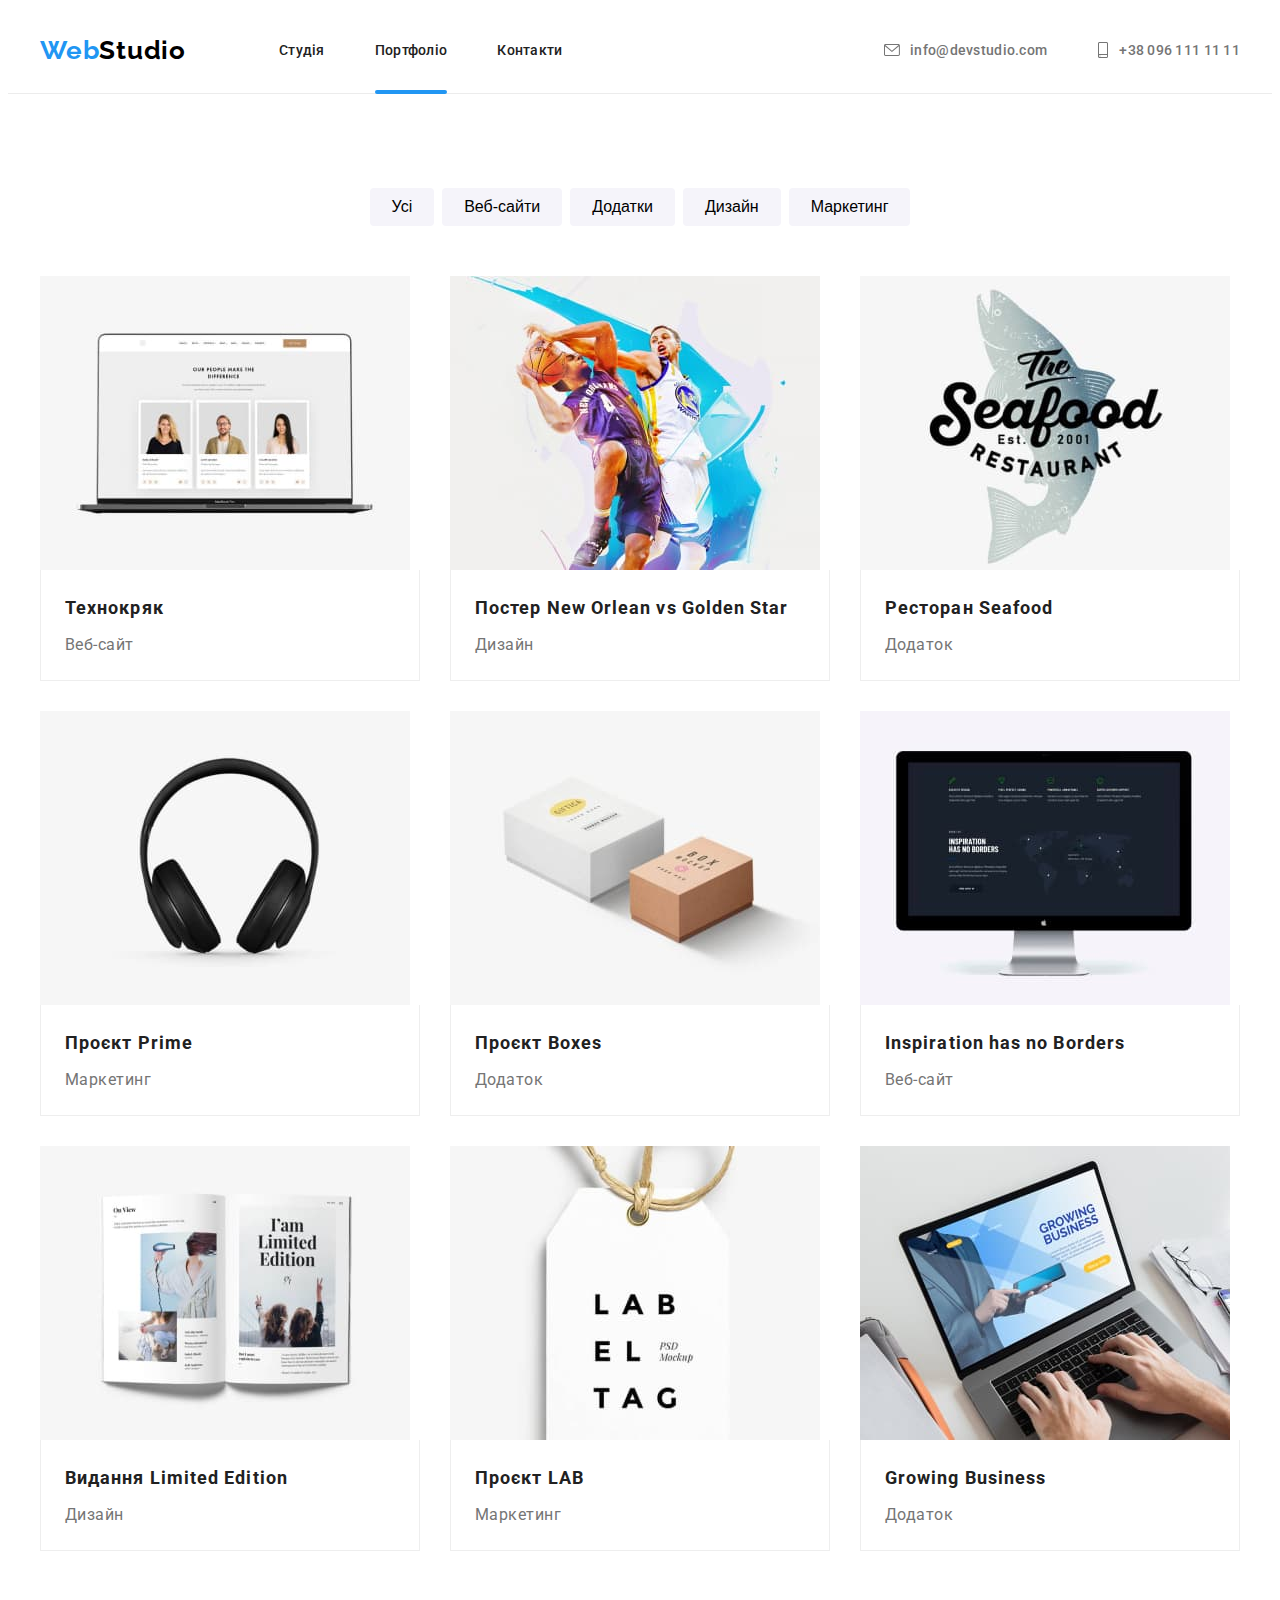
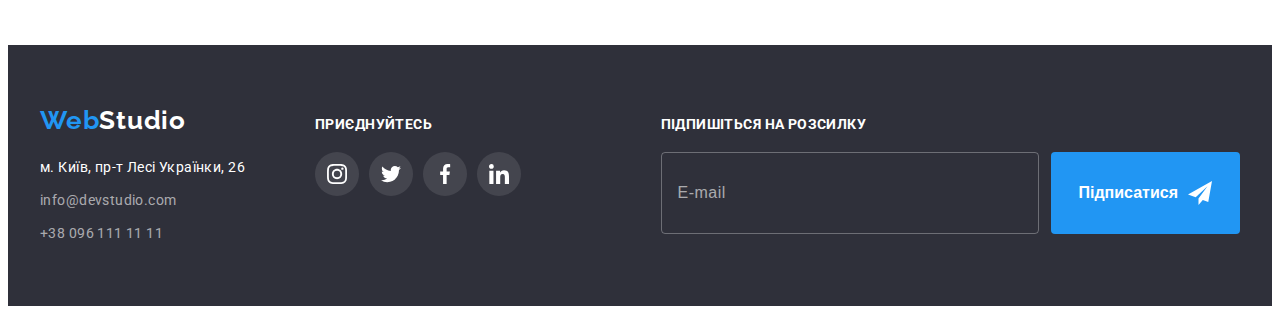
==== portfolio.html @ b92ee4ef "start" ====
<!DOCTYPE html>
<html lang="uk">
  <head>
    <meta charset="UTF-8" />
    <meta http-equiv="X-UA-Compatible" content="IE=edge" />
    <meta name="viewport" content="width=device-width, initial-scale=1.0" />
    <link
      rel="stylesheet"
      href="https://cdnjs.cloudflare.com/ajax/libs/modern-normalize/1.1.0/modern-normalize.min.css"
      integrity="sha512-wpPYUAdjBVSE4KJnH1VR1HeZfpl1ub8YT/NKx4PuQ5NmX2tKuGu6U/JRp5y+Y8XG2tV+wKQpNHVUX03MfMFn9Q=="
      crossorigin="anonymous"
      referrerpolicy="no-referrer"
    />
    <link rel="stylesheet" href="./css/styles.css" />
    <link rel="preconnect" href="https://fonts.googleapis.com" />
    <link rel="preconnect" href="https://fonts.gstatic.com" crossorigin />
    <link
      href="https://fonts.googleapis.com/css2?family=Raleway:wght@700&family=Roboto:wght@400;500;700;900&display=swap"
      rel="stylesheet"
    />
    <link rel="stylesheet" href="./css/main.min.css" />
    <title>Портфоліо</title>
  </head>
  <body>
    <header class="page-header">
      <div class="container header-container">
        <a href="./index.html" class="logo"
          ><span class="logo-web">Web</span>Studio</a
        >
        <nav class="navigation">
          <ul class="header-nav">
            <li>
              <a href="./index.html" class="link-nav">Студія</a>
            </li>
            <li>
              <a href="./portfolio.html" class="link-nav current underline">Портфоліо</a>
            </li>
            <li>
              <a href="" class="link-nav">Контакти</a>
            </li>
          </ul>
        </nav>
        <ul class="contacts-nav-flex">
          <li>
            <a href="mailto:info@devstudio.com" class="contacts-nav">
              <svg class="icon-contacts" width="16" height="12">
                <use href="./images/icons(2).svg#icon-envelope-2"></use>
              </svg>
              info@devstudio.com</a
            >
          </li>
          <li>
            <a href="tel:+380961111111" class="contacts-nav">
              <svg class="icon-contacts" width="12" height="16">
                <use href="./images/icons(2).svg#icon-smartphone-2"></use>
              </svg>
              +38 096 111 11 11</a
            >
          </li>
        </ul>
      </div>
    </header>
    <main>
      <section class="section">
        <div class="container">
          <h1 class="visually-hidden">Фільтр</h1>
          <ul class="container-filter">
            <li class="filter-list">
              <button type="button" class="button button-filter">Усі</button>
            </li>
            <li class="filter-list">
              <button type="button" class="button button-filter">
                Веб-сайти
              </button>
            </li>
            <li class="filter-list">
              <button type="button" class="button button-filter">
                Додатки
              </button>
            </li>
            <li class="filter-list">
              <button type="button" class="button button-filter">Дизайн</button>
            </li>
            <li class="filter-list">
              <button type="button" class="button button-filter">
                Маркетинг
              </button>
            </li>
          </ul>
          <ul class="container-projects">
            <li class="projects-list">
              <a href="" class="project-link">
                <div class="projects-top-wrap">
                  <img
                  class="project-picture"
                  src="./images/project-1.jpg"
                  alt="Проект-1"
                  width="370"
                  height="294"
                />
                <p class="projects-top-text">Ресурс пропонує комплексні пропозиції з різним рівнем функціоналу та сервісів. Все це дозволить відвідувачу отримати вичерпні відомості про компанію чи приватну особу.</p>
              </div>
              <div class="projects-item">
                <h2 class="title title-project">Технокряк</h2>
                <p class="content content-view">Веб-сайт</p>
              </div>
              </a>
            </li>
            <li class="projects-list">
              <a href="" class="project-link">
                <div class="projects-top-wrap">
                  <img
                class="project-picture"
                src="./images/project-2.jpg"
                alt="Проект-2"
                width="370"
                height="294"
              />
              <p class="projects-top-text">Ресурс пропонує комплексні пропозиції з різним рівнем функціоналу та сервісів. Все це дозволить відвідувачу отримати вичерпні відомості про компанію чи приватну особу.</p>
                </div>
              <div class="projects-item">
                <h2 class="title title-project">
                  Постер New Orlean vs Golden Star
                </h2>
                <p class="content content-view">Дизайн</p>
              </div>
              </a>
            </li>
            <li class="projects-list">
              <a href="" class="project-link">
                <div class="projects-top-wrap">
                  <img
                class="project-picture"
                src="./images/project-3.jpg"
                alt="Проект-3"
                width="370"
                height="294"
              />
              <p class="projects-top-text">Ресурс пропонує комплексні пропозиції з різним рівнем функціоналу та сервісів. Все це дозволить відвідувачу отримати вичерпні відомості про компанію чи приватну особу.</p>
                </div>
              <div class="projects-item">
                <h2 class="title title-project">Ресторан Seafood</h2>
                <p class="content content-view">Додаток</p>
              </div>
              </a>
            </li>
            <li class="projects-list">
              <a href="" class="project-link">
                <div class="projects-top-wrap">
                  <img
                  class="project-picture"
                  src="./images/project-4.jpg"
                  alt="Проект-4"
                  width="370"
                  height="294"
                />
                <p class="projects-top-text">Ресурс пропонує комплексні пропозиції з різним рівнем функціоналу та сервісів. Все це дозволить відвідувачу отримати вичерпні відомості про компанію чи приватну особу.</p>
              </div>
              <div class="projects-item">
                <h2 class="title title-project">Проєкт Prime</h2>
                <p class="content content-view">Маркетинг</p>
              </div>
              </a>
            </li>
            <li class="projects-list">
              <a href="" class="project-link">
                <div class="projects-top-wrap">
                  <img
                  class="project-picture"
                  src="./images/project-5.jpg"
                  alt="Проект-5"
                  width="370"
                  height="294"
                />
                <p class="projects-top-text">Ресурс пропонує комплексні пропозиції з різним рівнем функціоналу та сервісів. Все це дозволить відвідувачу отримати вичерпні відомості про компанію чи приватну особу.</p>
              </div>
              <div class="projects-item">
                <h2 class="title title-project">Проєкт Boxes</h2>
                <p class="content content-view">Додаток</p>
              </div>
              </a>
            </li>
            <li class="projects-list">
              <a href="" class="project-link">
                <div class="projects-top-wrap">
                  <img
                  class="project-picture"
                  src="./images/project-6.jpg"
                  alt="Проект-6"
                  width="370"
                  height="294"
                />
                <p class="projects-top-text">Ресурс пропонує комплексні пропозиції з різним рівнем функціоналу та сервісів. Все це дозволить відвідувачу отримати вичерпні відомості про компанію чи приватну особу.</p>
              </div>
              <div class="projects-item">
                <h2 class="title title-project">Inspiration has no Borders</h2>
                <p class="content content-view">Веб-сайт</p>
              </div>
              </a>
            </li>
            <li class="projects-list">
              <a href="" class="project-link">
                <div class="projects-top-wrap">
                  <img
                  class="project-picture"
                  src="./images/project-7.jpg"
                  alt="Проект-7"
                  width="370"
                  height="294"
                />
                <p class="projects-top-text">Ресурс пропонує комплексні пропозиції з різним рівнем функціоналу та сервісів. Все це дозволить відвідувачу отримати вичерпні відомості про компанію чи приватну особу.</p>
              </div>
              <div class="projects-item">
                <h2 class="title title-project">Видання Limited Edition</h2>
                <p class="content content-view">Дизайн</p>
              </div>
              </a>
            </li>
            <li class="projects-list">
              <a href="" class="project-link">
                <div class="projects-top-wrap">
                  <img
                  class="project-picture"
                  src="./images/project-8.jpg"
                  alt="Проект-8"
                  width="370"
                  height="294"
                />
                <p class="projects-top-text">Ресурс пропонує комплексні пропозиції з різним рівнем функціоналу та сервісів. Все це дозволить відвідувачу отримати вичерпні відомості про компанію чи приватну особу.</p>
              </div>
              <div class="projects-item">
                <h2 class="title title-project">Проєкт LAB</h2>
                <p class="content content-view">Маркетинг</p>
              </div>
              </a>
            </li>
            <li class="projects-list">
              <a href="" class="project-link">
                <div class="projects-top-wrap">
                  <img
                  class="project-picture"
                  src="./images/project-9.jpg"
                  alt="Проект-9"
                  width="370"
                  height="294"
                />
                <p class="projects-top-text">Ресурс пропонує комплексні пропозиції з різним рівнем функціоналу та сервісів. Все це дозволить відвідувачу отримати вичерпні відомості про компанію чи приватну особу.</p>
              </div>
              <div class="projects-item">
                <h2 class="title title-project">Growing Business</h2>
                <p class="content content-view">Додаток</p>
              </div>
              </a>
            </li>
          </ul>
        </div>
      </section>
    </main>
    <footer class="footer">
      <div class="container container-contacts-footer">
        <div>
          <a href="./index.html" class="logo-footer"
            ><span class="logo-web-footer">Web</span>Studio</a
          >
          <address>
            <ul>
              <li class="footer-list">
                <a href="https://goo.gl/maps/j4HgzEJUqqc4Ymoc8" class="address">
                  м. Київ, пр-т Лесі Українки, 26</a
                >
              </li>
              <li class="footer-list">
                <a href="mailto:info@devstudio.com" class="contacts-footer"
                  >info@devstudio.com</a
                >
              </li>
              <li>
                <a href="tel:+380961111111" class="contacts-footer"
                  >+38 096 111 11 11</a
                >
              </li>
            </ul>
          </address>
        </div>
        <div class="container-footer-icon">
          <span class="icons-footer">ПРИЄДНУЙТЕСЬ</span>
          <ul class="footer-soc-list">
            <li class="footer-soc-item">
              <a class="footer-soc-link" href="">
                <svg class="footer-soc-icon" width="20" height="20">
                  <use href="./images/icons.svg#icon-instagram"></use>
                </svg>
              </a>
            </li>
            <li class="footer-soc-item">
              <a class="footer-soc-link" href="">
                <svg class="footer-soc-icon" width="20" height="20">
                  <use href="./images/icons.svg#icon-twitter"></use>
                </svg>
              </a>
            </li>
            <li class="footer-soc-item">
              <a class="footer-soc-link" href="">
                <svg class="footer-soc-icon" width="20" height="20">
                  <use href="./images/icons.svg#icon-facebook"></use>
                </svg>
              </a>
            </li>
            <li class="footer-soc-item">
              <a class="footer-soc-link" href="">
                <svg class="footer-soc-icon" width="20" height="20">
                  <use href="./images/icons.svg#icon-linkedin"></use>
                </svg>
              </a>
            </li>
          </ul>
        </div>
        <div class="container-footer-sign">
          <p class="sign-title">ПІДПИШІТЬСЯ НА РОЗСИЛКУ</p>
          <form>
           <div class="sent-form">
             <label>
               <input type="email" name="email" placeholder="E-mail" class="input-footer">
             </label>
           <button class="button-sent" type="submit">Підписатися
             <svg width="24" height="24" class="button-sent-icon">
               <use href="./images/icons.svg#icon-icon-send"></use>
             </svg>
           </button>
           </div>
         </form>
        </div>
      </div>
    </footer>
  </body>
</html>
---- css/styles.css ----
:root{
    --blue: #2196F3;
    --white: #FFFFFF;
    --black: #212121;
    --background-grey: #F5F4FA;
    --text-color: #757575;
    --icons-grey: #AFB1B8;
}
h1,
h2,
h3,
h4,
h5,
h6,
p{
    margin: 0;
}

body{
    background-color: #FFFFFF;
    font-family: 'Roboto', sans-serif;
    color: #757575;
    font-size: 14px;
    letter-spacing: 0.03em;
}
footer{
    background-color: #2F303A;
    display: flex;
}
ul{
    list-style: none;
    padding: 0;
    margin: 0;
}

/* Header */
.navigation__list{
    display: flex;
    gap: 50px;
}
.header{
    border-bottom: 1px solid #ECECEC;
    padding-top: 24px;
    padding-bottom: 25px;
}
.header-contacts{
    display: flex;
    gap: 50px;
    text-align: center;
}
.header-container{
    display: flex;
    align-items: center;
}
.header-container__logo{
    color: black;
    font-family: 'Raleway', sans-serif;
    text-decoration: none;
    font-weight: 700;
    font-size: 26px;
    line-height: 1.1923;
    letter-spacing: 0.03em;
    margin-right: 93px;
}
.logo-web{
    color: #2196F3;
    font-family: 'Raleway', sans-serif;
    text-decoration: none;
    font-weight: 700;
    font-size: 26px;
    line-height: 1.1923;
    letter-spacing: 0.03em;
}
.navigation{
    margin-right: auto;
}
.navigation__link{
    position: relative;
    color: #212121;
    text-decoration: none;
    font-weight: 500;
    font-size: 14px;
    line-height: 1.1428;
    letter-spacing: 0.02em;
    padding-top: 10px;
    padding-bottom: 36px;
    transition: cubic-bezier(0.4, 0, 0.2, 1) 250ms;
}
.navigation__link:hover, 
.navigation__link:focus{
    color: #2196F3;
}
.header-contacts__item{
    color: #757575;
    text-decoration: none;
    font-weight: 500;
    font-size: 14px;
    line-height: 1.1428;
    letter-spacing: 0.02em;
    padding-top: 10px;
    padding-bottom: 10px;
    display: flex;
    align-items: center;
    transition: cubic-bezier(0.4, 0, 0.2, 1) 250ms;
}
.header-contacts__item:hover, 
.header-contacts__item:focus{
    color: #2196F3;
}
.header-contacts__icon{
    fill: #757575;
    margin-right: 10px;
}
.header-contacts__item:hover .header-contacts__icon{
    fill: #2196F3;
} 
.header-contacts__item:focus .header-contacts__icon{
    fill: #2196F3;
} 
/* Main index */
.banner{
    background-color: #2F303A;
    background-image: linear-gradient(to right, 
    rgba(47, 48, 58, 0.4), 
    rgba(47, 48, 58, 0.4)), 
    url(../images/Img\ \(16\)\ \(1\).jpg) ;
    background-size: cover;
    background-repeat: no-repeat;
    background-position: center;
    padding-top: 200px;
    padding-bottom: 200px;
    margin-left: auto;
    margin-right: auto;
    text-align: center;
    max-width: 1600px;
}
.container-banner__title{
    color: #FFFFFF;
    text-align: center;
    font-weight: 900;
    font-size: 44px;
    line-height: 1.3636;
    letter-spacing: 0.06em;
    text-transform: uppercase;
    width: 696px;
    margin: 0 auto;
}
.title{
    color: #212121;
}
.content{
    color: #757575;
}
.logo-footer{
    color: #FFFFFF;
    font-family: 'Raleway', sans-serif;
    text-decoration: none;
    font-weight: 700;
    font-size: 26px;
    line-height: 1.1923;
    letter-spacing: 0.03em;
    margin-bottom: 20px;
    display: block;
}
.logo-web-footer{
    color: #2196F3;
    font-family: 'Raleway', sans-serif;
    text-decoration: none;
    font-weight: 700;
    font-size: 26px;
    line-height: 1.1923;
    letter-spacing: 0.03em;
}
.footer-list{
    margin-bottom: 9px;
}
.address{
    color: #FFFFFF;
    text-decoration: none;
    font-weight: 400;
    font-size: 14px;
    line-height: 1.7142;
    letter-spacing: 0.03em;
    font-style: normal;
}
.address:focus,
.address:hover{
    color: #2196F3; 
}
.contacts-footer{
    color: rgba(255, 255, 255, 0.6);
    text-decoration: none;
    font-weight: 400;
    font-size: 14px;
    line-height: 1.7142;
    letter-spacing: 0.03em;
    font-style: normal;
}
.contacts-footer:hover,
.contacts-footer:focus{
    color: #2196F3;
}
.footer{
    padding-top: 60px;
    padding-bottom: 60px;
}
.button{
    cursor: pointer;
}
.banner button{
    display: block;
    background: #2196F3;
    font-weight: 700;
    font-size: 16px;
    line-height: 1.87;
    color: #FFFFFF;
    margin: 0 auto;
    margin-top: 30px;
    border-radius: 4px;
    border: 0;
    padding: 10px 32px ;
    letter-spacing: 0.06em;
}
.advances{
    display: flex;
    gap: 30px;
}
.advances__title{  
    font-weight: 700;
    font-size: 14px;
    line-height: 1.1428;
    letter-spacing: 0.03em;
    text-transform: uppercase;
    margin-bottom: 10px;
}
.advances__content {
    font-weight: 400;
    font-size: 14px;
    line-height: 1.7142;
    letter-spacing: 0.03em;
}
.advances__list{
    width: 270px;
}
.advances__style{
    background-color: #F5F4FA;
    width: 270px;
    height: 120px;
    margin-bottom: 30px;
    display: flex;
    align-items: center;
    justify-content: center;
}
.container-working__title{
    font-weight: 700;
    font-size: 36px;
    line-height: 1.1666;
    text-align: center;
    letter-spacing: 0.03em;
    margin-bottom: 50px;
}
.container-working__img{
    display: block;
    max-width: 100%;
    height: auto;
}
.container-working__list{
    display: flex;
    gap: 30px;
}
.container-working__item{
    position: relative;
}
.container-working__text{
    position: absolute;
    bottom: 0;
    left: 0;
    color: #FFFFFF;
    font-style: normal;
    font-weight: 700;
    font-size: 14px;
    line-height: 16px;
    text-align: center;
    letter-spacing: 0.03em;
    text-transform: uppercase;
    background: rgba(47, 48, 58, 0.8);
    display: flex;
    align-items: center; 
    justify-content: center;
    width: 100%;
    height: 72px;
}
.container-team__list{
    display: flex;
    gap: 30px;
}
.container-team__title{
    font-weight: 700;
    font-size: 36px;
    line-height: 1.1666;
    text-align: center;
    letter-spacing: 0.03em;
    margin-bottom: 50px;
}
.team-content__name{
    font-weight: 500;
    font-size: 16px;
    line-height: 1.1875;
    letter-spacing: 0.03em;
    margin-bottom: 10px;
}
.container-team{
    text-align: center;
      
}
.section-team{
    background-color:#F5F4FA ;
}
.team-content{
    background: #FFFFFF;
    box-shadow: 0px 1px 3px rgba(0, 0, 0, 0.12), 0px 1px 1px rgba(0, 0, 0, 0.14), 0px 2px 1px rgba(0, 0, 0, 0.2);
    border-radius: 0px 0px 4px 4px;
    padding-top: 30px;
    padding-bottom: 30px;
    display: block;
    max-width: 100%;
    height: auto;
}
.container-team__picture{
    display: block;
    max-width: 100%;
    height: auto;
}
.team-soc{
    display: flex;
    justify-content: center;
    gap: 10px;
}
.team-soc__item{
    width: 44px;
    height: 44px;
}
.team-soc__link{
    width: 100%;
    height: 100%;
    background-color: #FFFFFF;
    border-radius: 50%;
    display: flex;
    align-items: center;
    justify-content: center;
    transition: cubic-bezier(0.4, 0, 0.2, 1) 250ms;
}
.team-soc__link:hover,
.team-soc__link:focus{
    background-color: #2196F3;
}
.team-soc__icon{
    fill: #AFB1B8;
}
.team-soc__link:hover .team-soc__icon {
    fill: #FFFFFF;
}
.team-soc__link:focus .team-soc__icon{
    fill: #FFFFFF;
}
.team-content__position{
    font-weight: 400;
    font-size: 16px;
    line-height: 1.1875;
    letter-spacing: 0.03em;
    margin-bottom: 16px;
}
.button-filter{
    background: #F5F4FA;
    font-weight: 500;
    font-size: 16px;
    line-height: 1.625;
    border-radius: 4px;
    padding-top: 6px;
    padding-bottom: 6px;
    padding-left: 22px;
    padding-right: 22px;
    border: none;
    transition: cubic-bezier(0.4, 0, 0.2, 1) 250ms;
}
.button-filter:focus,
.button-filter:hover{
    background: #2196F3;
    color: #FFFFFF;
    box-shadow: 0px 3px 1px rgba(0, 0, 0, 0.1), 0px 1px 2px rgba(0, 0, 0, 0.08), 0px 2px 2px rgba(0, 0, 0, 0.12);
}
.title-project{
    font-weight: 700;
    font-size: 18px;
    line-height: 2;
    letter-spacing: 0.06em;
    margin-bottom: 4px;
}
.project-link{
    display: block;
    text-decoration: none;
    transition: cubic-bezier(0.4, 0, 0.2, 1) 250ms;
}
.project-link:hover,
.project-link:focus{
    box-shadow: 0px 1px 1px rgba(0, 0, 0, 0.12), 0px 4px 4px rgba(0, 0, 0, 0.06), 1px 4px 6px rgba(0, 0, 0, 0.16);
}
.project-link:hover .projects-top-text{
    transform: translateY(0);
}
.project-picture{
    display: block;
    max-width: 100%;
    height: auto;
}
.projects-top-text{
    position: absolute;
    top: 0;
    background-color: rgba(33, 150, 243, 0.9);
    color: #FFFFFF;
    font-style: normal;
    font-weight: 400; 
    font-size: 18px;
    line-height: 28px;
    letter-spacing: 0.03em;
    padding: 63px 24px;
    height: 100%;
    transform: translateY(100%);
    transition: cubic-bezier(0.4, 0, 0.2, 1) 250ms;
}
.projects-top-wrap{
    position: relative;
    overflow: hidden;
}
.projects-list{
    flex-basis: calc((100% - 60px) / 3);
    
}
.current{
    color: #2196F3;
}
.section{
    padding-top: 94px;
    padding-bottom: 94px;
}
.section-working{
    padding-top: 0;
}
.container-filter{
    display: flex;
    justify-content: center;
    gap: 8px;
    margin-bottom: 50px;
}
.title-clients{
    font-weight: 700;
    font-size: 36px;
    line-height: 1.1666;
    text-align: center;
    letter-spacing: 0.03em;
    margin-bottom: 50px;   
}
.clients-list{
    display: flex;
    gap: 30px;
    justify-content: space-between;
    padding: 0;
}
.clients-item{
    width: 170px;
    height: 92px;
    border: 1px solid #AFB1B8;
    border-radius: 4px;
    transition: cubic-bezier(0.4, 0, 0.2, 1) 250ms;
}
.clients-item:hover,
.clients-item:focus{
    border-color: #2196F3;
}
.clients-item:hover .clients-icon{
    fill: #2196F3;
}
.clients-item:focus .clients-icon{
    fill: #2196F3;
}
.clients-link{
    width: 100%;
    height: 100%;
    display: flex;
    align-items: center;
    justify-content: center;
}
.clients-icon{
    fill: #AFB1B8;
    transition: cubic-bezier(0.4, 0, 0.2, 1) 250ms;
}
.projects-item{
    border-bottom: 1px solid #EEEEEE;
    border-left: 1px solid #EEEEEE;
    border-right: 1px solid #EEEEEE;
    padding-left: 24px;
    padding-right: 24px;
    padding-top: 20px;
    padding-bottom: 20px;
}
.container-projects{
    display: flex;
    flex-wrap: wrap;
    gap: 30px;
}
.container{
    width: 1200px;
    padding-left: 15px;
    padding-right: 15px;
    margin: 0 auto;
}
.content-view{
    font-weight: 400;
    font-size: 16px;
    line-height: 1.875;
    letter-spacing: 0.03em;
}
.container-contacts-footer{
    width: 1200px;
    padding-left: 15px;
    padding-right: 15px;
    margin: 0 auto; 
    display: flex; 
    align-items: baseline;
}
.icons-footer{
    font-weight: 700;
    font-size: 14px;
    line-height: 16px;
    letter-spacing: 0.03em;
    text-transform: uppercase;
    color: #FFFFFF;
    margin-bottom: 20px;
    display: block;
}
.footer-soc-item{
    width: 44px;
    height: 44px;
}
.footer-soc-list{
    display: flex;
    gap: 10px;
}
.footer-soc-icon{
    fill: #FFFFFF;
}
.footer-soc-link{
    width: 100%;
    height: 100%;
    background-color: rgba(255, 255, 255, 0.1);;
    border-radius: 50%;
    display: flex;
    align-items: center;
    justify-content: center;
    transition: cubic-bezier(0.4, 0, 0.2, 1) 250ms;
}
.footer-soc-link:hover,
.footer-soc-link:focus{
    background-color: #2196F3; 
}
.footer-transition{
    transition: cubic-bezier(0.4, 0, 0.2, 1) 250ms;
}
.container-footer-icon{
    margin-left: 70px;
}
.sign-title{
    font-weight: 700;
    font-size: 14px;
    line-height: 16px;
    letter-spacing: 0.03em;
    text-transform: uppercase;
    color: #FFFFFF;
    margin-bottom: 20px;
    display: block;
}
.sent-form{
    display: flex;
}
.input-footer{
    width: 358px;
    height: 50px;
    background: transparent;
    border: 1px solid rgba(255, 255, 255, 0.3);
    border-radius: 4px;
    padding-left: 16px;
    padding-top: 15px;
    padding-bottom: 15px;
    color: #FFFFFF;
}
.input-footer:focus{
    border-color: #2196F3;
}
.input-footer::placeholder{
    font-weight: 400;
    font-size: 16px;
    line-height: 20px;
    letter-spacing: 0.03em;
    color: rgba(255, 255, 255, 0.6);
}
.button-sent{
    background-color: #2196F3;
    display: inline-flex;
    border-radius: 4px;
    align-items: center;
    justify-content: center;
    color: #FFFFFF;
    font-weight: 700;
    font-size: 16px;
    line-height: 30px;
    letter-spacing: 0,03em;
    padding: 10px 28px;
    border: none;
    margin-left: 12px;
}
.button-sent-icon{
    fill: #FFFFFF;
    margin-left: 10px;

}
.container-footer-sign{
    margin-left: auto;
}
.visually-hidden {
    position: absolute;
    width: 1px;
    height: 1px;
    margin: -1px;
    border: 0;
    padding: 0;
    
    white-space: nowrap;
    clip-path: inset(100%);
    clip: rect(0 0 0 0);
    overflow: hidden;
  }
  .backdrop{
    position: fixed;
    top: 0;
    left: 0;
    width: 100%;
    height: 100%;
    background-color: rgba(0, 0, 0, 0.2);
    transition: opacity 400ms linear, visibility 400ms linear;
  }
  .modal{
    width: 528px;
    height: 581px;
    background-color: #FFFFFF;
    padding: 40px;
    position: absolute;
    top: 50%;
    left: 50%;
    transform: translate(-50%, -50%);
    border-radius: 4px;
  }
  .modal-title{
    font-style: normal;
    font-weight: 700;
    font-size: 20px;
    line-height: 23px;
    text-align: center;
    letter-spacing: 0.03em;
    color: #212121;
    margin-bottom: 12px;
  }
  .modal-form{
    display: flex;
    flex-direction: column;
    align-items: center;
  }
  .modal-input{
    width: 100%;
    height: 40px;
    border: 1px solid rgba(33, 33, 33, 0.2);
    border-radius: 4px;
    padding-left: 42px;
    outline: transparent;
    transition: cubic-bezier(0.4, 0, 0.2, 1) 250ms;
    margin-bottom: 10px;
  }
  .modal-input:focus{
    border-color: #2196F3;
  }
  .modal-input:focus + .modal-icon{
    fill: #2196F3;
  }
  .input-wrapper{
    position: relative;
  }
  .modal-icon{
    position: absolute;
    left: 12px;
    top: 50%;
    transform: translateY(-50%);
    transition: cubic-bezier(0.4, 0, 0.2, 1) 250ms;
  }
  .modal-label{
    width: 100%;
  }
  .label-title{
    margin-bottom: 4px;
    display: block;
    font-weight: 400;
    font-size: 12px;
    line-height: 14px;
    letter-spacing: 0.01em;
    color: #757575;
  }
  .button-modal{
    width: 200px;
    height: 50px;
    color: #FFFFFF;
    background-color: #2196F3;
    box-shadow: 0px 4px 4px rgba(0, 0, 0, 0.15);
    border-radius: 4px;
    border: none;
    text-align: center;
    font-style: normal;
    font-weight: 700;
    font-size: 16px;
    line-height: 30px;
    letter-spacing: 0,06em;
  }
  .modal-textarea{
    width: 100%;
    height: 120px;
    border: 1px solid rgba(33, 33, 33, 0.2);
    border-radius: 4px;
    resize: none;
    outline: transparent;
    transition: cubic-bezier(0.4, 0, 0.2, 1) 250ms;
    font-weight: 400;
    font-size: 12px;
    line-height: 14px;
    letter-spacing: 0.01em;
    padding: 12px 16px;
    display: block;
  }
  .modal-textarea:focus{
    border-color: #2196F3;
  }
  
  .chekbox {
    position: absolute;
    width: 1px;
    height: 1px;
    margin: -1px;
    border: 0;
    padding: 0;
    flex-shrink: 0;
    clip: rect(0 0 0 0);
    overflow: hidden;
    border-radius: 2px;
  }
  .chekbox-link{
    color: #2196F3;
  }
  
  .checkbox-icon {
    display: inline-flex;
    align-items: center;
    justify-content: center;
    width: 16px;
    height: 15px;
    margin-left: 10px;
    margin-right: 10px;
    border: 2px solid #000;
  }
  
  .check-icon {
    display: block;
    align-items: center;
    justify-content: center;
    opacity: 0;
  }
  
  .chekbox:checked + .checkbox-icon {
    background-color: #2196F3;
    border: 1px solid #2196F3;
  }
  
  .chekbox:checked + .checkbox-icon .check-icon {
    opacity: 1;
    fill: #fff;
  }
  
  .chekbox{
    display: flex;
    align-items: center;
    margin-bottom: 30px;
  }
  .label-checkbox{
    margin-top: 20px;
    margin-bottom: 30px;
  }
  .button-close-icon{
    display: flex;
    text-align: center;
    justify-content: center;
    width: 100%;
    height: 100%;
  }
  .button-close:focus .button-close-icon{
    fill: #2196F3;
  }
  .button-close:hover .button-close-icon{
    fill: #2196F3;
  }
  .button-close .button-close-icon{
    transition: cubic-bezier(0.4, 0, 0.2, 1) 250ms;
  }
  .button-close{
    position: absolute;
    right: 8px;
    top: 8px;
    width: 30px;
    height: 30px;
    border-radius: 50%;
    background: #FFFFFF;
    border: 1px solid rgba(0, 0, 0, 0.1);
    cursor: pointer;
  }
  .is-hidden{
    opacity: 0;
    visibility: hidden;
    pointer-events: none;
  }
  .address a{
    transition: cubic-bezier(0.4, 0, 0.2, 1) 250ms;
  }
  .underline::after{
    position: absolute;
    content: '';
    bottom: 0;
    left: 0;
    content: '';
    display: block;
    width: 100%;
    height: 4px;
    background: #2196f3;
    border-radius: 2px;
}
---- css/main.min.css ----
.header-nav{display:flex;gap:50px}.page-header{border-bottom:1px solid #ececec;padding-top:24px;padding-bottom:25px}.contacts-nav-flex{display:flex;gap:50px;text-align:center}.header-container{display:flex;align-items:center}.logo{color:#000;font-family:"Raleway",sans-serif;text-decoration:none;font-weight:700;font-size:26px;line-height:1.1923;letter-spacing:.03em;margin-right:93px}.logo-web{color:#2196f3;font-family:"Raleway",sans-serif;text-decoration:none;font-weight:700;font-size:26px;line-height:1.1923;letter-spacing:.03em}.navigation{margin-right:auto}.link-nav{position:relative;color:#212121;text-decoration:none;font-weight:500;font-size:14px;line-height:1.1428;letter-spacing:.02em;padding-top:10px;padding-bottom:36px;transition:cubic-bezier(0.4, 0, 0.2, 1) 250ms}.link-nav:hover,.link-nav:focus{color:#2196f3}.contacts-nav{color:#757575;text-decoration:none;font-weight:500;font-size:14px;line-height:1.1428;letter-spacing:.02em;padding-top:10px;padding-bottom:10px;display:flex;align-items:center;transition:cubic-bezier(0.4, 0, 0.2, 1) 250ms}.contacts-nav:hover,.contacts-nav:focus{color:#2196f3}.icon-contacts{fill:#757575;margin-right:10px}.contacts-nav:hover .icon-contacts{fill:#2196f3}.contacts-nav:focus .icon-contacts{fill:#2196f3}.banner{background-color:#2f303a;background-image:linear-gradient(to right, rgba(47, 48, 58, 0.4), rgba(47, 48, 58, 0.4)),url(../images/Img\ \(16\)\ \(1\).jpg);background-size:cover;background-repeat:no-repeat;background-position:center;padding-top:200px;padding-bottom:200px;margin-left:auto;margin-right:auto;text-align:center;max-width:1600px}.banner-title{color:#fff;text-align:center;font-weight:900;font-size:44px;line-height:1.3636;letter-spacing:.06em;text-transform:uppercase;width:696px;margin:0 auto}/*# sourceMappingURL=main.min.css.map */
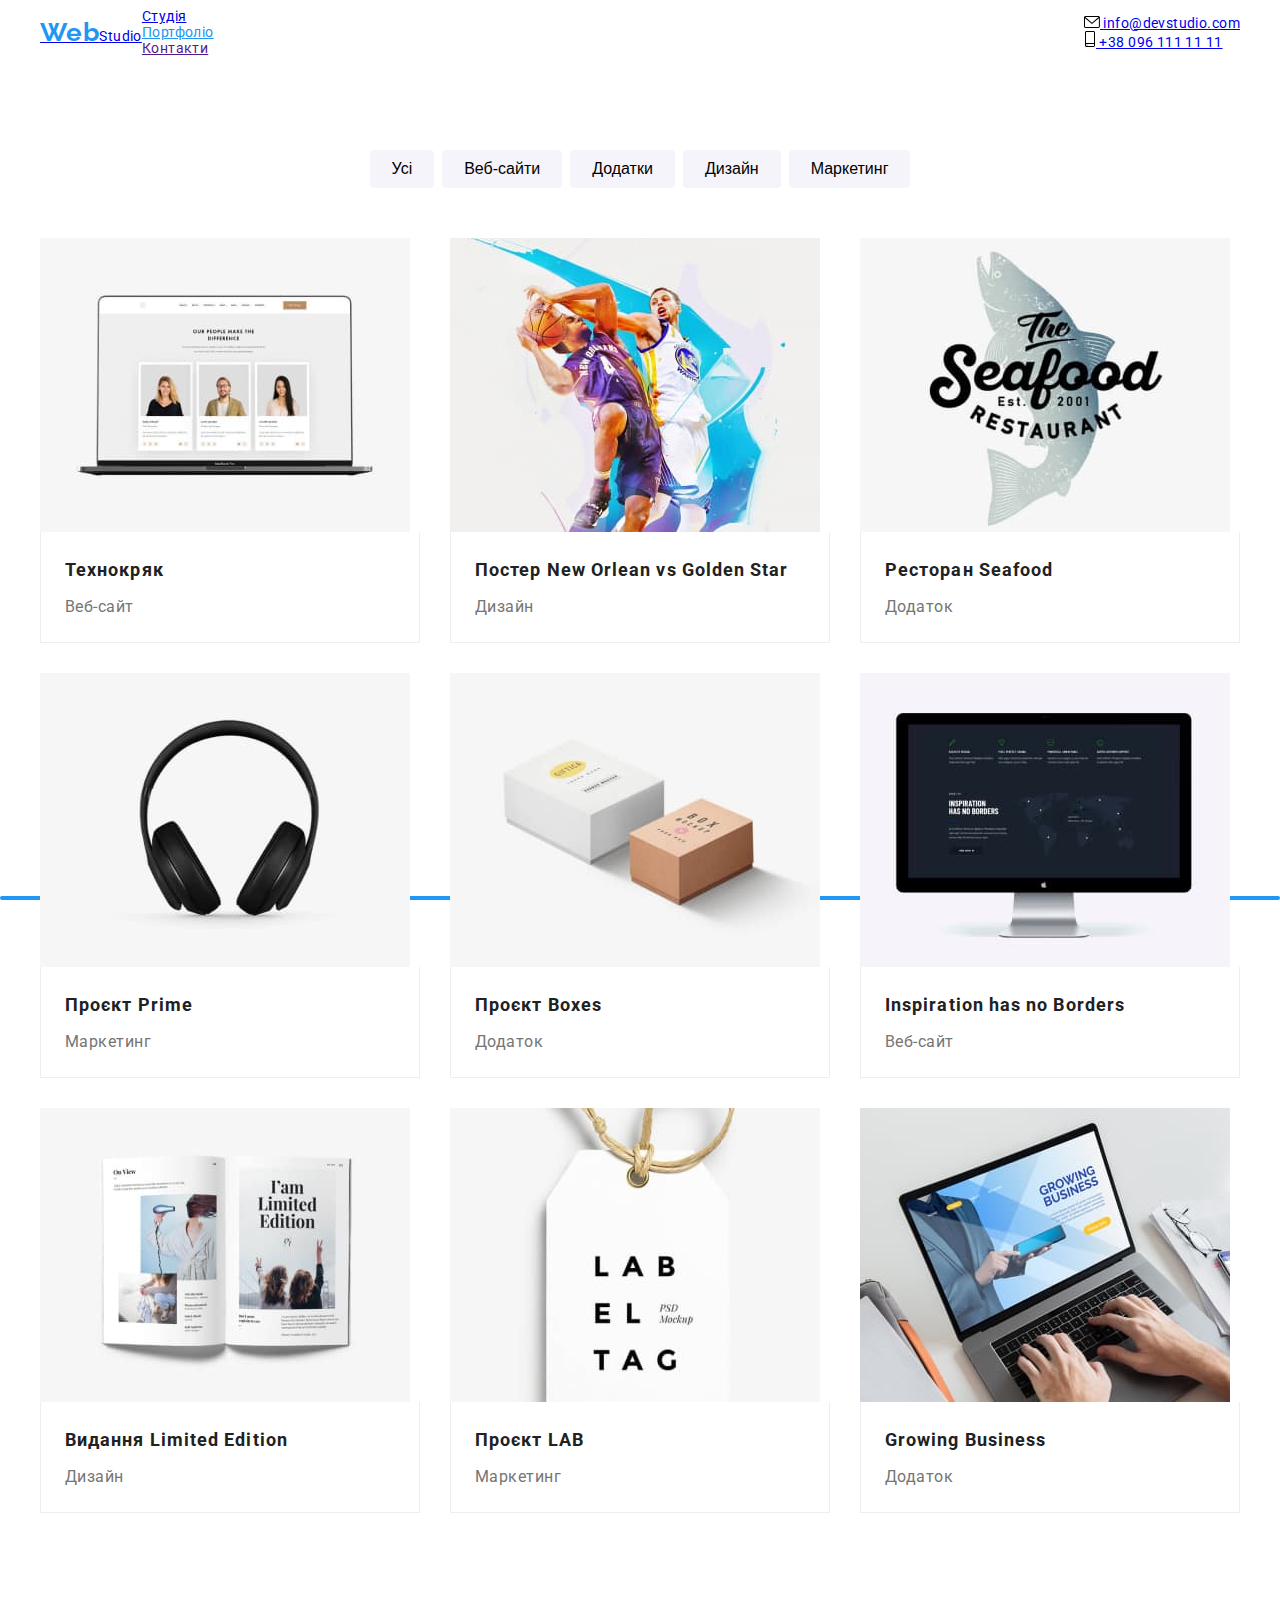
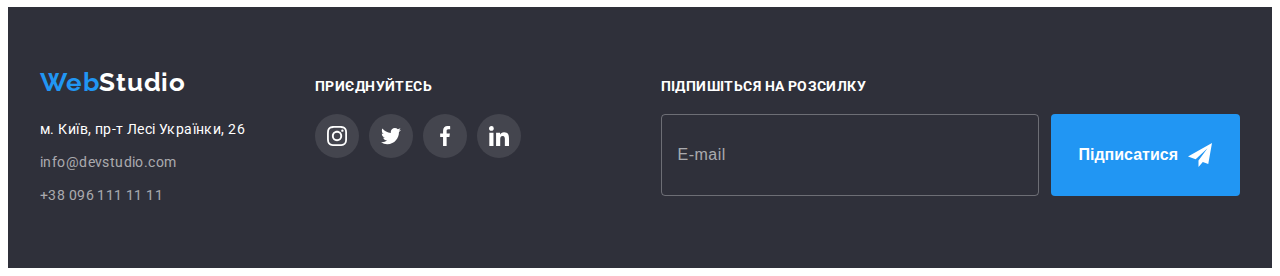
==== commit 8defb62b: "commit4" ====
--- a/portfolio.html
+++ b/portfolio.html
@@ -18,7 +18,8 @@
       href="https://fonts.googleapis.com/css2?family=Raleway:wght@700&family=Roboto:wght@400;500;700;900&display=swap"
       rel="stylesheet"
     />
-    <link rel="stylesheet" href="./css/main.min.css" />
+    <link rel="stylesheet" href="./css/main.mi.css" />
+    <link rel="stylesheet" href="./css/styles.css" />
     <title>Портфоліо</title>
   </head>
   <body>
--- a/css/styles.css
+++ b/css/styles.css
@@ -223,6 +223,7 @@
 }
 .advances{
     display: flex;
+    flex-wrap: wrap;
     gap: 30px;
 }
 .advances__title{  
@@ -242,6 +243,7 @@
 .advances__list{
     width: 270px;
 }
+
 .advances__style{
     background-color: #F5F4FA;
     width: 270px;
@@ -513,6 +515,7 @@
     padding-left: 15px;
     padding-right: 15px;
     margin: 0 auto;
+    
 }
 .content-view{
     font-weight: 400;
--- a/css/styles.css
+++ b/css/styles.css
@@ -223,6 +223,7 @@
 }
 .advances{
     display: flex;
+    flex-wrap: wrap;
     gap: 30px;
 }
 .advances__title{  
@@ -242,6 +243,7 @@
 .advances__list{
     width: 270px;
 }
+
 .advances__style{
     background-color: #F5F4FA;
     width: 270px;
@@ -513,6 +515,7 @@
     padding-left: 15px;
     padding-right: 15px;
     margin: 0 auto;
+    
 }
 .content-view{
     font-weight: 400;
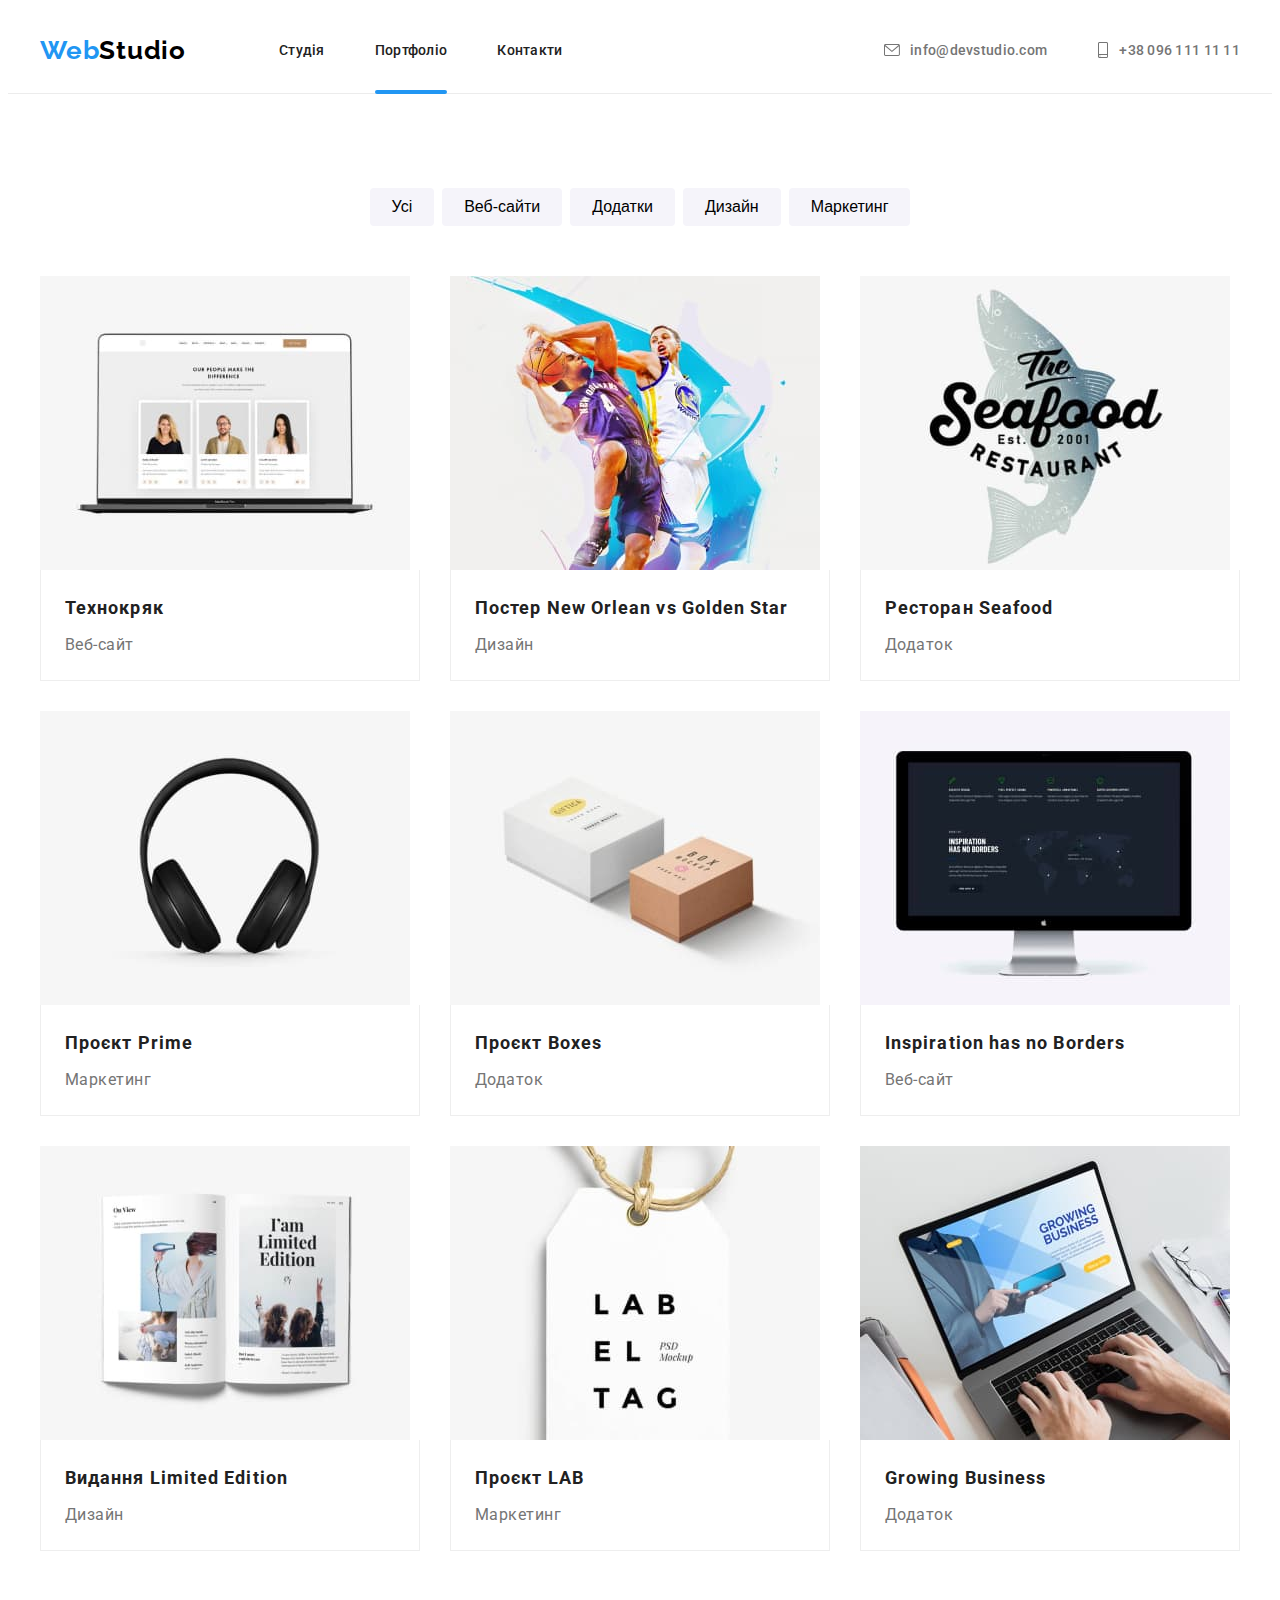
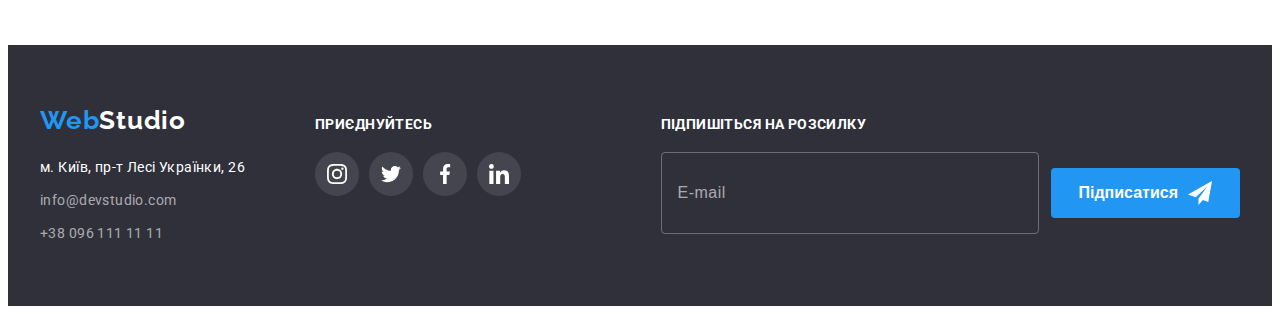
==== commit 347dad67: "coomit6" ====
--- a/portfolio.html
+++ b/portfolio.html
@@ -18,41 +18,35 @@
       href="https://fonts.googleapis.com/css2?family=Raleway:wght@700&family=Roboto:wght@400;500;700;900&display=swap"
       rel="stylesheet"
     />
-    <link rel="stylesheet" href="./css/main.mi.css" />
-    <link rel="stylesheet" href="./css/styles.css" />
+    <link rel="stylesheet" href="./css/main.min.css" />
+    <link rel="stylesheet" href="./css/styles.cs" />
     <title>Портфоліо</title>
   </head>
   <body>
-    <header class="page-header">
+    <header class="header">
       <div class="container header-container">
-        <a href="./index.html" class="logo"
+        <a href="./index.html" class="header-container__logo"
           ><span class="logo-web">Web</span>Studio</a
         >
         <nav class="navigation">
-          <ul class="header-nav">
-            <li>
-              <a href="./index.html" class="link-nav">Студія</a>
-            </li>
-            <li>
-              <a href="./portfolio.html" class="link-nav current underline">Портфоліо</a>
-            </li>
-            <li>
-              <a href="" class="link-nav">Контакти</a>
-            </li>
+          <ul class="navigation__list">
+            <li><a href="./index.html" class="navigation__link">Студія</a></li>
+            <li><a href="./portfolio.html" class="navigation__link current underline">Портфоліо</a></li>
+            <li><a href="" class="navigation__link">Контакти</a></li>
           </ul>
         </nav>
-        <ul class="contacts-nav-flex">
+        <ul class="header-contacts">
           <li>
-            <a href="mailto:info@devstudio.com" class="contacts-nav">
-              <svg class="icon-contacts" width="16" height="12">
-                <use href="./images/icons(2).svg#icon-envelope-2"></use>
+            <a href="mailto:info@devstudio.com" class="header-contacts__item">
+              <svg class="header-contacts__icon" width="16" height="12">
+                <use href="./images/icons(2).svg#icon-envelope-2" width="16" height="12"></use>
               </svg>
               info@devstudio.com</a
             >
           </li>
           <li>
-            <a href="tel:+380961111111" class="contacts-nav">
-              <svg class="icon-contacts" width="12" height="16">
+            <a href="tel:+380961111111" class="header-contacts__item">
+              <svg class="header-contacts__icon" width="12" height="16">
                 <use href="./images/icons(2).svg#icon-smartphone-2"></use>
               </svg>
               +38 096 111 11 11</a
--- a/css/main.min.css
+++ b/css/main.min.css
@@ -0,0 +1 @@
+:root{--blue: #2196F3;--white: #FFFFFF;--black: #212121;--background-grey: #F5F4FA;--text-color: #757575;--icons-grey: #AFB1B8}h1,h2,h3,h4,h5,h6,p{margin:0}ul{list-style:none;padding:0;margin:0}body{background-color:#fff;font-family:"Roboto",sans-serif;color:#757575;font-size:14px;letter-spacing:.03em}.section{padding-top:94px;padding-bottom:94px}.title{color:#212121}.content{color:#757575}.button{cursor:pointer}.current{color:#2196f3}.visually-hidden{position:absolute;width:1px;height:1px;margin:-1px;border:0;padding:0;white-space:nowrap;-webkit-clip-path:inset(100%);clip-path:inset(100%);clip:rect(0 0 0 0);overflow:hidden}.is-hidden{opacity:0;visibility:hidden;pointer-events:none}.underline::after{position:absolute;content:"";bottom:0;left:0;content:"";display:block;width:100%;height:4px;background:#2196f3;border-radius:2px}.backdrop{position:fixed;top:0;left:0;width:100%;height:100%;background-color:rgba(0,0,0,.2);transition:opacity 400ms linear,visibility 400ms linear}.modal{width:528px;height:581px;background-color:#fff;padding:40px;position:absolute;top:50%;left:50%;transform:translate(-50%, -50%);border-radius:4px}.modal-title{font-style:normal;font-weight:700;font-size:20px;line-height:23px;text-align:center;letter-spacing:.03em;color:#212121;margin-bottom:12px}.modal-form{display:flex;flex-direction:column;align-items:center}.modal-input{width:100%;height:40px;border:1px solid rgba(33,33,33,.2);border-radius:4px;padding-left:42px;outline:rgba(0,0,0,0);transition:cubic-bezier(0.4, 0, 0.2, 1) 250ms;margin-bottom:10px}.modal-input:focus .modal-input:hover{border-color:#2196f3}.input-wrapper{position:relative}.modal-icon{position:absolute;left:12px;top:50%;transform:translateY(-50%);transition:cubic-bezier(0.4, 0, 0.2, 1) 250ms}.modal-icon:focus .modal-icon:hover{fill:#2196f3}.modal-label{width:100%}.label-title{margin-bottom:4px;display:block;font-weight:400;font-size:12px;line-height:14px;letter-spacing:.01em;color:#757575}.button-modal{width:200px;height:50px;color:#fff;background-color:#2196f3;box-shadow:0px 4px 4px rgba(0,0,0,.15);border-radius:4px;border:none;text-align:center;font-style:normal;font-weight:700;font-size:16px;line-height:30px;letter-spacing:0,6em}.modal-textarea{width:100%;height:120px;border:1px solid rgba(33,33,33,.2);border-radius:4px;resize:none;outline:rgba(0,0,0,0);transition:cubic-bezier(0.4, 0, 0.2, 1) 250ms;font-weight:400;font-size:12px;line-height:14px;letter-spacing:.01em;padding:12px 16px;display:block}.modal-textarea:focus .modal-textarea:hover{border-color:#2196f3}.button-close{position:absolute;right:8px;top:8px;width:30px;height:30px;border-radius:50%;background:#fff;border:1px solid rgba(0,0,0,.1);cursor:pointer}.button-close-icon{display:flex;text-align:center;justify-content:center;width:100%;height:100%}.button-close:focus .button-close-icon{fill:#2196f3}.button-close:hover .button-close-icon{fill:#2196f3}.button-close .button-close-icon{transition:cubic-bezier(0.4, 0, 0.2, 1) 250ms}.modal-input:focus+.modal-icon{fill:#2196f3}.modal-input:focus{border-color:#2196f3}.chekbox{position:absolute;width:1px;height:1px;margin:-1px;border:0;padding:0;flex-shrink:0;clip:rect(0 0 0 0);overflow:hidden;border-radius:2px}.chekbox-link{color:#2196f3}.checkbox-icon{display:inline-flex;align-items:center;justify-content:center;width:16px;height:15px;margin-left:10px;margin-right:10px;border:2px solid #000}.check-icon{display:block;align-items:center;justify-content:center;opacity:0}.chekbox:checked+.checkbox-icon{background-color:#2196f3;border:1px solid #2196f3}.chekbox:checked+.checkbox-icon .check-icon{opacity:1;fill:#fff}.chekbox{display:flex;align-items:center;margin-bottom:30px}.label-checkbox{margin-top:20px;margin-bottom:30px}.container{margin-left:auto;margin-right:auto;padding-left:15px;padding-right:15px}@media screen and (min-width: 480px){.container{width:480px}}@media screen and (min-width: 768px){.container{width:768px}}@media screen and (min-width: 1200px){.container{width:1200px}}.navigation__list{display:flex;gap:50px}.header{border-bottom:1px solid #ececec;padding-top:24px;padding-bottom:25px}.header-contacts{display:flex;gap:50px;text-align:center}.header-container{display:flex;align-items:center}.header-container__logo{color:#000;font-family:"Raleway",sans-serif;text-decoration:none;font-weight:700;font-size:26px;line-height:1.1923;letter-spacing:.03em;margin-right:93px}.logo-web{color:#2196f3;font-family:"Raleway",sans-serif;text-decoration:none;font-weight:700;font-size:26px;line-height:1.1923;letter-spacing:.03em}.navigation{margin-right:auto}.navigation__link{position:relative;color:#212121;text-decoration:none;font-weight:500;font-size:14px;line-height:1.1428;letter-spacing:.02em;padding-top:10px;padding-bottom:36px;transition:cubic-bezier(0.4, 0, 0.2, 1) 250ms}.navigation__link:hover,.navigation__link:focus{color:#2196f3}.header-contacts__item{color:#757575;text-decoration:none;font-weight:500;font-size:14px;line-height:1.1428;letter-spacing:.02em;padding-top:10px;padding-bottom:10px;display:flex;align-items:center;transition:cubic-bezier(0.4, 0, 0.2, 1) 250ms}.header-contacts__item:hover,.header-contacts__item:focus{color:#2196f3}.header-contacts__icon{fill:#757575;margin-right:10px}.header-contacts__icon:hover,.header-contacts__icon:focus{fill:#2196f3}.banner{background-color:#2f303a;background-image:linear-gradient(to right, rgba(47, 48, 58, 0.4), rgba(47, 48, 58, 0.4)),url(../images/Img\ \(16\)\ \(1\).jpg);background-size:cover;background-repeat:no-repeat;background-position:center;padding-top:200px;padding-bottom:200px;margin-left:auto;margin-right:auto;text-align:center;max-width:1600px}.container-banner__title{color:#fff;text-align:center;font-weight:900;font-size:44px;line-height:1.3636;letter-spacing:.06em;text-transform:uppercase;width:696px;margin:0 auto}.banner button{display:block;background:#2196f3;font-weight:700;font-size:16px;line-height:1.87;color:#fff;margin:0 auto;margin-top:30px;border-radius:4px;border:0;padding:10px 32px;letter-spacing:.06em}.advances{display:flex;flex-wrap:wrap;gap:30px}.advances__title{font-weight:700;font-size:14px;line-height:1.1428;letter-spacing:.03em;text-transform:uppercase;margin-bottom:10px}.advances__content{font-weight:400;font-size:14px;line-height:1.7142;letter-spacing:.03em}.advances__list{width:100%}@media screen and (min-width: 768px){.advances__list{width:calc((100% - 30px)/2)}}@media screen and (min-width: 1200px){.advances__list{width:calc((100% - 90px)/4)}}.advances__style{background-color:#f5f4fa;width:270px;height:120px;margin-bottom:30px;display:flex;align-items:center;justify-content:center}.container-working__title{font-weight:700;font-size:36px;line-height:1.1666;text-align:center;letter-spacing:.03em;margin-bottom:50px}.container-working__img{display:block;max-width:100%;height:auto}.container-working__list{display:flex;gap:30px}.container-working__item{position:relative}.container-working__text{position:absolute;bottom:0;left:0;color:#fff;font-style:normal;font-weight:700;font-size:14px;line-height:16px;text-align:center;letter-spacing:.03em;text-transform:uppercase;background:rgba(47,48,58,.8);display:flex;align-items:center;justify-content:center;width:100%;height:72px}.section-working{padding-top:0;text-align:center;width:1199px;padding-bottom:94px;display:none}@media screen and (min-width: 1200px){.section-working{display:block}}.container-team__list{display:flex;flex-wrap:wrap;gap:30px}.container-team__title{font-weight:700;font-size:36px;line-height:1.1666;text-align:center;letter-spacing:.03em;margin-bottom:50px}.team-content__name{font-weight:500;font-size:16px;line-height:1.1875;letter-spacing:.03em;margin-bottom:10px}.container-team{text-align:center;padding-left:auto;padding-right:auto}.section-team{background-color:#f5f4fa}@media screen and (min-width: 768px){.section-team{padding-top:100px;padding-bottom:100px}}@media screen and (min-width: 1200px){.section-team{padding-top:120px;padding-bottom:120px}}.team-content{background:#fff;box-shadow:0px 1px 3px rgba(0,0,0,.12),0px 1px 1px rgba(0,0,0,.14),0px 2px 1px rgba(0,0,0,.2);border-radius:0px 0px 4px 4px;padding-top:30px;padding-bottom:30px;display:block;max-width:100%;height:auto}.container-team__picture{display:block;max-width:100%;height:auto}.team-soc{display:flex;justify-content:center;gap:10px}.team-soc__item{width:44px;height:44px}.team-soc__link{width:100%;height:100%;background-color:#fff;border-radius:50%;display:flex;align-items:center;justify-content:center;transition:cubic-bezier(0.4, 0, 0.2, 1) 250ms}.team-soc__link:hover,.team-soc__link:focus{background-color:#2196f3}.team-soc__icon{fill:#afb1b8}.team-soc__icon:hover,.team-soc__icon:focus{fill:#fff}.team-content__position{font-weight:400;font-size:16px;line-height:1.1875;letter-spacing:.03em;margin-bottom:16px}.team-soc__link:hover .team-soc__icon{fill:#fff}.team-soc__link:focus .team-soc__icon{fill:#fff}.clients-list{display:flex;flex-wrap:wrap;gap:30px;justify-content:space-between;padding:0}.clients-item{width:100%;height:92px;border:1px solid #afb1b8;border-radius:4px;transition:cubic-bezier(0.4, 0, 0.2, 1) 250ms}.clients-item:hover,.clients-item:focus{border-color:#2196f3}@media screen and (min-width: 480px){.clients-item{width:calc((100% - 30px)/2)}}@media screen and (min-width: 768px){.clients-item{width:calc((100% - 60px)/3)}}@media screen and (min-width: 1200px){.clients-item{width:calc((100% - 150px)/6)}}.clients-link{width:100%;height:100%;display:flex;align-items:center;justify-content:center}.clients-icon{fill:#afb1b8;transition:cubic-bezier(0.4, 0, 0.2, 1) 250ms}.clients-icon:hover .clients-icon:focus{fill:#2196f3}.title-clients{font-weight:700;font-size:36px;line-height:1.1666;text-align:center;letter-spacing:.03em;margin-bottom:50px}footer{background-color:#2f303a;display:flex}.logo-footer{color:#fff;font-family:"Raleway",sans-serif;text-decoration:none;font-weight:700;font-size:26px;line-height:1.1923;letter-spacing:.03em;margin-bottom:20px;display:block}@media screen and (min-width: 1200px){.logo-footer{display:inline-block}}.logo-web-footer{color:#2196f3;font-family:"Raleway",sans-serif;text-decoration:none;font-weight:700;font-size:26px;line-height:1.1923;letter-spacing:.03em}.footer-list{margin-bottom:9px}.address{color:#fff;text-decoration:none;font-weight:400;font-size:14px;line-height:1.7142;letter-spacing:.03em;font-style:normal}.address:focus,.address:hover{color:#2196f3}.contacts-footer{display:block;color:rgba(255,255,255,.6);text-decoration:none;font-weight:400;font-size:14px;line-height:1.7142;letter-spacing:.03em;font-style:normal}.contacts-footer:hover,.contacts-footer:focus{color:#2196f3}@media screen and (min-width: 1200px){.contacts-footer{display:inline-block}}.footer{padding-top:60px;padding-bottom:60px}.button-filter{background:#f5f4fa;font-weight:500;font-size:16px;line-height:1.625;border-radius:4px;padding-top:6px;padding-bottom:6px;padding-left:22px;padding-right:22px;border:none;transition:cubic-bezier(0.4, 0, 0.2, 1) 250ms}.button-filter:focus,.button-filter:hover{background:#2196f3;color:#fff;box-shadow:0px 3px 1px rgba(0,0,0,.1),0px 1px 2px rgba(0,0,0,.08),0px 2px 2px rgba(0,0,0,.12)}.container-contacts-footer{width:1200px;padding-left:15px;padding-right:15px;margin:0 auto;display:flex;align-items:baseline;flex-direction:column}@media screen and (min-width: 768px){.container-contacts-footer{display:flex;flex-wrap:wrap;justify-content:space-around;align-items:baseline;flex-direction:row}}@media screen and (min-width: 1200px){.container-contacts-footer{display:flex;flex-direction:row}}.icons-footer{font-weight:700;font-size:14px;line-height:16px;letter-spacing:.03em;text-transform:uppercase;color:#fff;margin-bottom:20px;display:block}@media screen and (min-width: 1200px){.icons-footer{display:inline-block}}.footer-soc-item{width:44px;height:44px}.footer-soc-list{display:flex;gap:10px}.footer-soc-icon{fill:#fff}.footer-soc-link{width:100%;height:100%;background-color:rgba(255,255,255,.1);border-radius:50%;display:flex;align-items:center;justify-content:center;transition:cubic-bezier(0.4, 0, 0.2, 1) 250ms}.footer-soc-link:hover,.footer-soc-link:focus{background-color:#2196f3}.footer-transition{transition:cubic-bezier(0.4, 0, 0.2, 1) 250ms}.container-footer-icon{margin-left:70px}.sign-title{font-weight:700;font-size:14px;line-height:16px;letter-spacing:.03em;text-transform:uppercase;color:#fff;margin-bottom:20px;display:block}@media screen and (min-width: 1200px){.sign-title{display:inline-block}}.sent-form{display:flex;flex-direction:column}@media screen and (min-width: 768px){.sent-form{display:flex;flex-wrap:wrap;justify-content:space-around;align-items:baseline;flex-direction:row}}@media screen and (min-width: 1200px){.sent-form{display:flex;flex-direction:row}}.input-footer{width:358px;height:50px;background:rgba(0,0,0,0);border:1px solid rgba(255,255,255,.3);border-radius:4px;padding-left:16px;padding-top:15px;padding-bottom:15px;color:#fff}.input-footer:focus,.input-footer:hover{border-color:#2196f3}@media screen and (min-width: 768px){.input-footer{display:flex;flex-direction:row}}@media screen and (min-width: 1200px){.input-footer{display:flex;flex-direction:row}}.input-footer::-moz-placeholder{font-weight:400;font-size:16px;line-height:20px;letter-spacing:.03em;color:rgba(255,255,255,.6)}.input-footer:-ms-input-placeholder{font-weight:400;font-size:16px;line-height:20px;letter-spacing:.03em;color:rgba(255,255,255,.6)}.input-footer::placeholder{font-weight:400;font-size:16px;line-height:20px;letter-spacing:.03em;color:rgba(255,255,255,.6)}.button-sent{background-color:#2196f3;display:inline-flex;border-radius:4px;align-items:center;justify-content:center;color:#fff;font-weight:700;font-size:16px;line-height:30px;letter-spacing:0,3em;padding:10px 28px;border:none;margin-left:12px}.button-sent-icon{fill:#fff;margin-left:10px}.container-footer-sign{margin-left:auto}.address a{transition:cubic-bezier(0.4, 0, 0.2, 1) 250ms}.footer-form{display:flex;flex-direction:column;gap:12px}@media screen and (min-width: 768px){.footer-form{display:flex;flex-direction:column;margin:0 auto}}@media screen and (min-width: 1200px){.footer-form{display:flex;flex-direction:row}}.footer-list-2{display:flex;flex-wrap:wrap;flex-direction:column;gap:9px}.button-filter{background:#f5f4fa;font-weight:500;font-size:16px;line-height:1.625;border-radius:4px;padding-top:6px;padding-bottom:6px;padding-left:22px;padding-right:22px;border:none;transition:cubic-bezier(0.4, 0, 0.2, 1) 250ms}.button-filter:focus,.button-filter:hover{background:#2196f3;color:#fff;box-shadow:0px 3px 1px rgba(0,0,0,.1),0px 1px 2px rgba(0,0,0,.08),0px 2px 2px rgba(0,0,0,.12)}.container-filter{display:flex;justify-content:center;gap:8px;margin-bottom:50px}.project-link{display:block;text-decoration:none;transition:cubic-bezier(0.4, 0, 0.2, 1) 250ms}.project-link:hover,.project-link:focus{box-shadow:0px 1px 1px rgba(0,0,0,.12),0px 4px 4px rgba(0,0,0,.06),1px 4px 6px rgba(0,0,0,.16)}.project-picture{display:block;max-width:100%;height:auto}.projects-top-text{position:absolute;top:0;background-color:rgba(33,150,243,.9);color:#fff;font-style:normal;font-weight:400;font-size:18px;line-height:28px;letter-spacing:.03em;padding:63px 24px;height:100%;transform:translateY(100%);transition:cubic-bezier(0.4, 0, 0.2, 1) 250ms}.projects-top-text:hover,.projects-top-text:focus{transform:translateY(0)}.projects-top-wrap{position:relative;overflow:hidden}.projects-list{flex-basis:calc((100% - 60px)/3)}.projects-item{border-bottom:1px solid #eee;border-left:1px solid #eee;border-right:1px solid #eee;padding-left:24px;padding-right:24px;padding-top:20px;padding-bottom:20px}.container-projects{display:flex;flex-wrap:wrap;gap:30px}/*# sourceMappingURL=main.min.css.map */